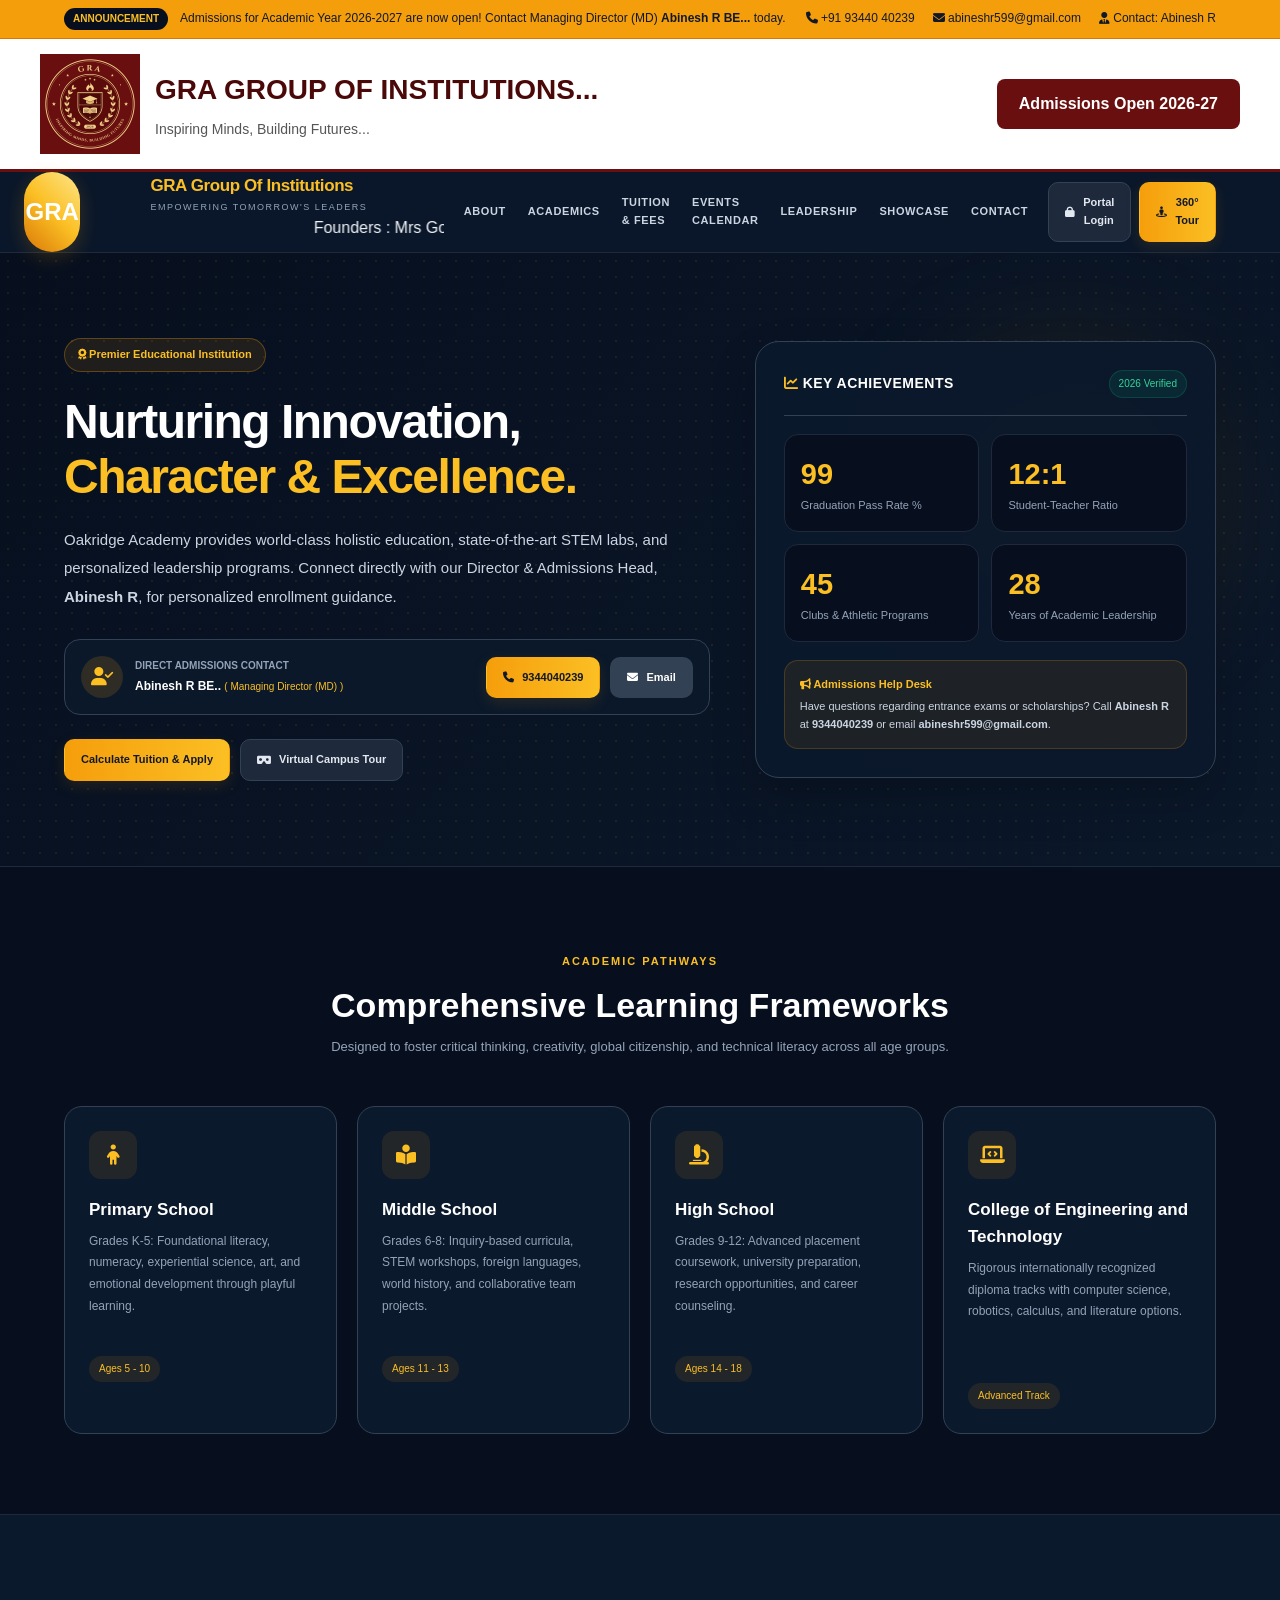
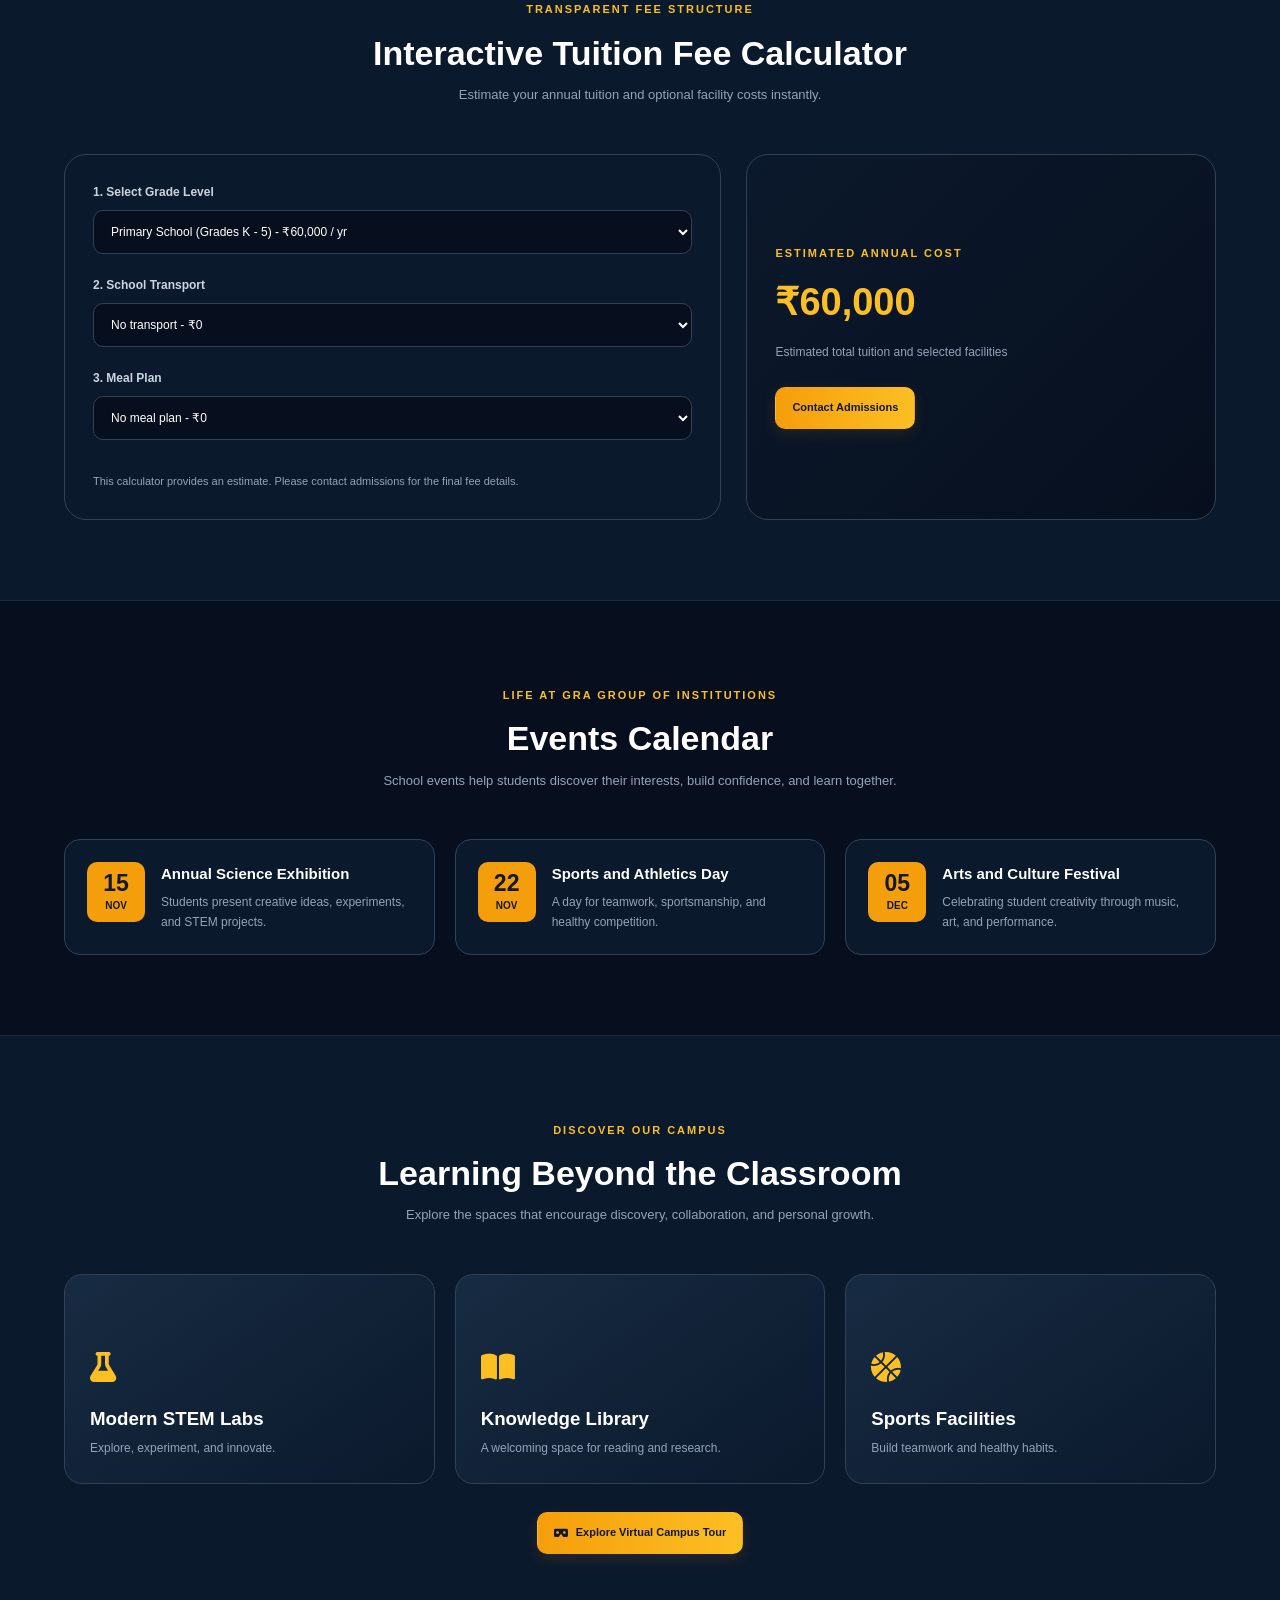
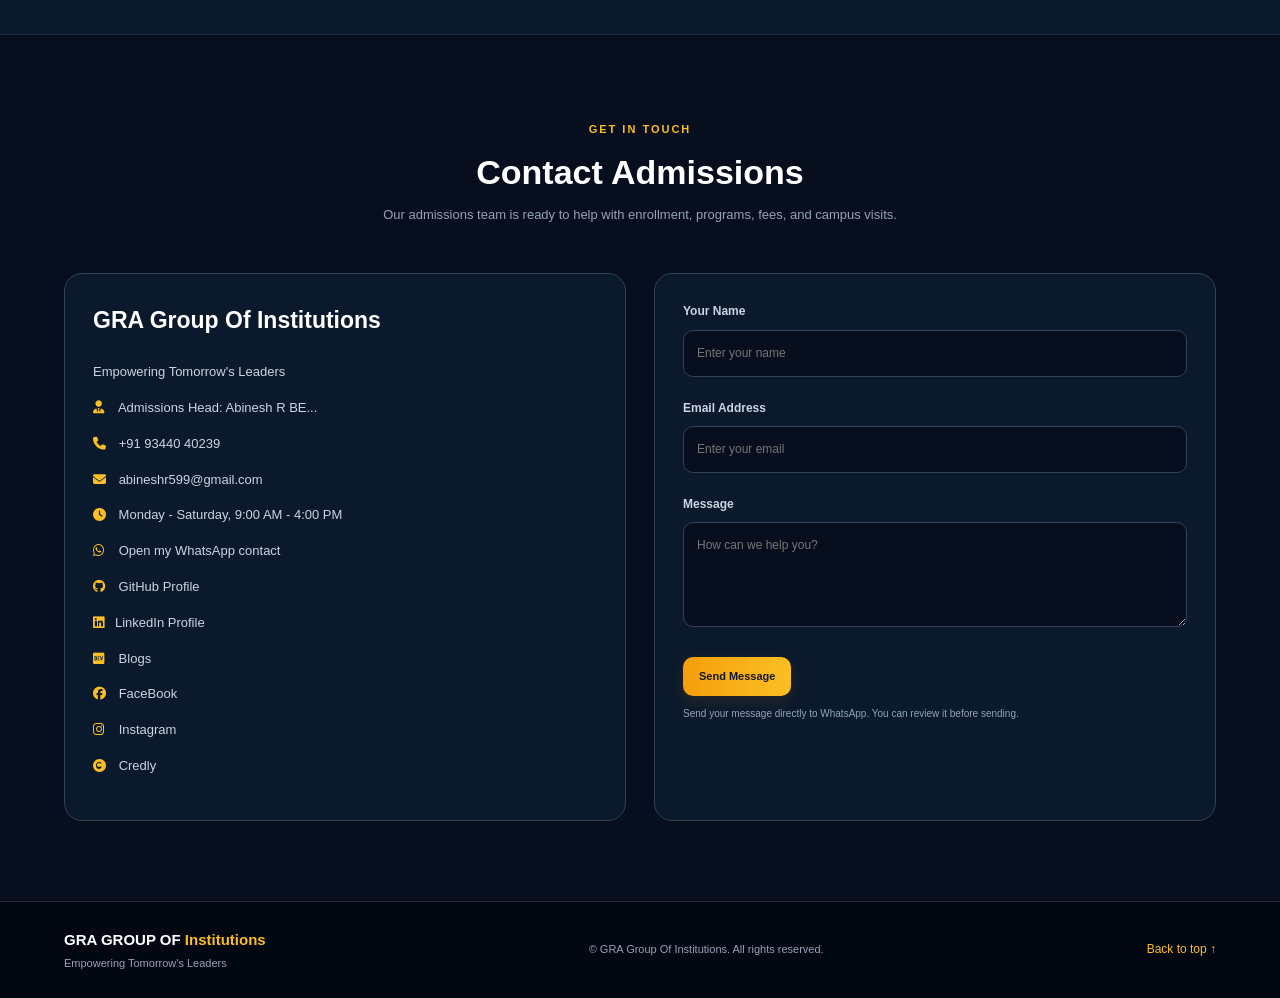
==== index.html @ 5f5de1a7 "Add files via upload" ====
<!DOCTYPE html>
<html lang="en">
<head>
    <meta charset="UTF-8">
    <meta name="viewport" content="width=device-width, initial-scale=1.0">
    <title>GRA Group of  Institutions | Excellence in Education</title>
    <link rel="stylesheet" href="./Style.css">
    <link rel="preconnect" href="https://fonts.googleapis.com">
    <link href="https://fonts.googleapis.com/css2?family=Inter:wght@400;500;600;700;800&display=swap" rel="stylesheet">
    <link rel="stylesheet" href="https://cdnjs.cloudflare.com/ajax/libs/font-awesome/6.4.0/css/all.min.css">

    <link rel="icon" type="image/png" href="images/favicon.png">
</head>
<body>

    <!-- Announcement bar -->
    <div class="announcement">
        <div class="announcement-text">
            <span class="announcement-label">Announcement</span>
            <p>Admissions for Academic Year 2026-2027 are now open! Contact  Managing Director (MD)  <strong>Abinesh R BE...</strong> today.</p>
        </div>
        <div class="announcement-contact">
            <a href="tel:9344040239"><i class="fa-solid fa-phone"></i> +91 93440 40239</a>
            <a href="mailto:abineshr599@gmail.com"><i class="fa-solid fa-envelope"></i> abineshr599@gmail.com</a>
            <span><i class="fa-solid fa-user-tie"></i> Contact: Abinesh R</span>
        </div>
    </div>
    <!-- LOGOS bar -->

    <div class="logo-section">

    <div class="brand">
      <img src="./GRA Crest Logo.png" alt="GRA School Logo">
      <div>
        <h1>GRA GROUP OF INSTITUTIONS...</h1>
        <p>Inspiring Minds, Building Futures...</p>
      </div>
    </div>

    <a class="admission-btn" href="./Admission Form.html">Admissions Open 2026-27</a>

  </div>

    <!-- Header and navigation -->
    <header class="glass-header">
        <div class="container header-content">
            <a href="#" class="brand">
               <div class="brand-logo">GRA</div>
                <div>  
               </div>
                <div>
                    <span class="brand-name"><span>GRA Group Of  </span><span>Institutions</span></span>
                    <span class="brand-tagline">Empowering Tomorrow's Leaders</span>

                     <Marquee> Founders : Mrs Govindasamy Rajendiran Abinesh(GRA)....</Marquee>
                </div>
            </a>

            <nav class="main-nav">
                <a href="#about">About</a>
                <a href="#academics">Academics</a>
                <a href="#calculator">Tuition &amp; Fees</a>
                <a href="#events">Events Calendar</a>
                <a href="./Leadership.html">Leadership</a>
                <a href="#showcase">Showcase</a>
                <a href="#contact">Contact</a>
            </nav>

            <div class="header-buttons">
                <button class="button button-dark" onclick="openPortalModal()">
                    <i class="fa-solid fa-lock"></i> Portal Login
                </button>
                <button class="button button-gold tour-button" onclick="openTourModal()">
                    <i class="fa-solid fa-street-view"></i> 360° Tour
                </button>
            </div>
        </div>
    </header>

    <main>
        <!-- Hero section -->
        <section class="hero hero-gradient" id="about">
            <div class="hero-dots"></div>
            <div class="hero-glow"></div>
            <div class="container hero-layout">
                <div class="hero-text">
                    <div class="eyebrow"><i class="fa-solid fa-award"></i> Premier Educational Institution</div>
                    <h1>Nurturing Innovation, <span>Character &amp; Excellence.</span></h1>
                    <p class="hero-description">Oakridge Academy provides world-class holistic education, state-of-the-art STEM labs, and personalized leadership programs. Connect directly with our Director &amp; Admissions Head, <strong>Abinesh R</strong>, for personalized enrollment guidance.</p>

                    <div class="contact-card">
                        <div class="contact-person">
                            <div class="person-icon"><i class="fa-solid fa-user-check"></i></div>
                            <div>
                                <h4>Direct Admissions Contact</h4>
                                <p><strong>Abinesh R BE..</strong> <span>( Managing Director (MD) )</span></p>
                            </div>
                        </div>
                        <div class="contact-actions">
                            <a class="button button-gold" href="tel:9344040239"><i class="fa-solid fa-phone"></i> 9344040239</a>
                            <a class="button button-gray" href="mailto:abineshr599@gmail.com"><i class="fa-solid fa-envelope"></i> Email</a>
                        </div>
                    </div>

                    <div class="hero-actions">
                        <a href="#calculator" class="button button-gold">Calculate Tuition &amp; Apply</a>
                        <button class="button button-dark tour-button" onclick="openTourModal()"><i class="fa-solid fa-vr-cardboard"></i> Virtual Campus Tour</button>
                    </div>
                </div>

                <div class="achievement-card">
                    <div class="card-heading">
                        <h3><i class="fa-solid fa-chart-line"></i> Key Achievements</h3>
                        <span class="verified">2026 Verified</span>
                    </div>
                    <div class="stats-grid">
                        <div class="stat-box"><span class="stat-number">99</span><span>Graduation Pass Rate %</span></div>
                        <div class="stat-box"><span class="stat-number">12:1</span><span>Student-Teacher Ratio</span></div>
                        <div class="stat-box"><span class="stat-number">45</span><span>Clubs &amp; Athletic Programs</span></div>
                        <div class="stat-box"><span class="stat-number">28</span><span>Years of Academic Leadership</span></div>
                    </div>
                    <div class="notice-box">
                        <p class="notice-title"><i class="fa-solid fa-bullhorn"></i> Admissions Help Desk</p>
                        <p>Have questions regarding entrance exams or scholarships? Call <strong>Abinesh R</strong> at <strong>9344040239</strong> or email <strong>abineshr599@gmail.com</strong>.</p>
                    </div>
                </div>
            </div>
        </section>

        <!-- Academics section -->
        <section class="section" id="academics">
            <div class="container">
                <div class="section-heading">
                    <span class="section-label">Academic Pathways</span>
                    <h2>Comprehensive Learning Frameworks</h2>
                    <p>Designed to foster critical thinking, creativity, global citizenship, and technical literacy across all age groups.</p>
                </div>
                <div class="program-grid">
                    <article class="program-card">
                        <div class="program-icon"><i class="fa-solid fa-child"></i></div>
                        <h3>Primary School</h3>
                        <p>Grades K-5: Foundational literacy, numeracy, experiential science, art, and emotional development through playful learning.</p>
                        <span class="program-tag">Ages 5 - 10</span>
                    </article>
                    <article class="program-card">
                        <div class="program-icon"><i class="fa-solid fa-book-open-reader"></i></div>
                        <h3>Middle School</h3>
                        <p>Grades 6-8: Inquiry-based curricula, STEM workshops, foreign languages, world history, and collaborative team projects.</p>
                        <span class="program-tag">Ages 11 - 13</span>
                    </article>
                    <article class="program-card">
                        <div class="program-icon"><i class="fa-solid fa-microscope"></i></div>
                        <h3>High School</h3>
                        <p>Grades 9-12: Advanced placement coursework, university preparation, research opportunities, and career counseling.</p>
                        <span class="program-tag">Ages 14 - 18</span>
                    </article>
                    <article class="program-card">
                        <div class="program-icon"><i class="fa-solid fa-laptop-code"></i></div>
                        <h3>College of Engineering and Technology</h3>
                        <p>Rigorous internationally recognized diploma tracks with computer science, robotics, calculus, and literature options.</p>
                        <span class="program-tag">Advanced Track</span>
                    </article>
                </div>
            </div>
        </section>

        <!-- Tuition calculator -->
        <section class="section section-dark" id="calculator">
            <div class="container">
                <div class="section-heading">
                    <span class="section-label">Transparent Fee Structure</span>
                    <h2>Interactive Tuition Fee Calculator</h2>
                    <p>Estimate your annual tuition and optional facility costs instantly.</p>
                </div>
                <div class="calculator-layout">
                    <div class="calculator-form">
                        <label for="calcGrade">1. Select Grade Level</label>
                        <select id="calcGrade" onchange="calculateTuition()">
                            <option value="60000">Primary School (Grades K - 5) - ₹60,000 / yr</option>
                            <option value="80000">Middle School (Grades 6 - 8) - ₹80,000 / yr</option>
                            <option value="100000">High School (Grades 9 - 10) - ₹1,00,000 / yr</option>
                            <option value="120000">Senior High / IB Track (Grades 11 - 12) - ₹1,20,000 / yr</option>
                             <option value="120000">College of Engineering - ₹2,20,000 / yr</option>
                        </select>

                        <label for="transport">2. School Transport</label>
                        <select id="transport" onchange="calculateTuition()">
                            <option value="0">No transport - ₹0</option>
                            <option value="12000">School bus - ₹12,000 / yr</option>
                        </select>

                        <label for="meals">3. Meal Plan</label>
                        <select id="meals" onchange="calculateTuition()">
                            <option value="0">No meal plan - ₹0</option>
                            <option value="10000">Meal plan - ₹10,000 / yr</option>
                        </select>
                        <p class="small-note">This calculator provides an estimate. Please contact admissions for the final fee details.</p>
                    </div>
                    <div class="fee-summary">
                        <span class="section-label">Estimated Annual Cost</span>
                        <h3 id="totalFee">₹60,000</h3>
                        <p>Estimated total tuition and selected facilities</p>
                        <a href="#contact" class="button button-gold">Contact Admissions</a>
                    </div>
                </div>
            </div>
        </section>

        <!-- Events -->
        <section class="section" id="events">
            <div class="container">
                <div class="section-heading">
                    <span class="section-label">Life at GRA Group Of Institutions</span>
                    <h2>Events Calendar</h2>
                    <p>School events help students discover their interests, build confidence, and learn together.</p>
                </div>
                <div class="event-grid">
                    <article class="event-card">
                        <div class="event-date"><strong>15</strong><span>NOV</span></div>
                        <div><h3>Annual Science Exhibition</h3><p>Students present creative ideas, experiments, and STEM projects.</p></div>
                    </article>
                    <article class="event-card">
                        <div class="event-date"><strong>22</strong><span>NOV</span></div>
                        <div><h3>Sports and Athletics Day</h3><p>A day for teamwork, sportsmanship, and healthy competition.</p></div>
                    </article>
                    <article class="event-card">
                        <div class="event-date"><strong>05</strong><span>DEC</span></div>
                        <div><h3>Arts and Culture Festival</h3><p>Celebrating student creativity through music, art, and performance.</p></div>
                    </article>
                </div>
            </div>
        </section>

        <!-- Showcase -->
        <section class="section section-dark" id="showcase">
            <div class="container">
                <div class="section-heading">
                    <span class="section-label">Discover Our Campus</span>
                    <h2>Learning Beyond the Classroom</h2>
                    <p>Explore the spaces that encourage discovery, collaboration, and personal growth.</p>
                </div>
                <div class="showcase-grid">
                    <div class="showcase-card science"><i class="fa-solid fa-flask"></i><h3>Modern STEM Labs</h3><p>Explore, experiment, and innovate.</p></div>
                    <div class="showcase-card library"><i class="fa-solid fa-book-open"></i><h3>Knowledge Library</h3><p>A welcoming space for reading and research.</p></div>
                    <div class="showcase-card sports"><i class="fa-solid fa-basketball"></i><h3>Sports Facilities</h3><p>Build teamwork and healthy habits.</p></div>
                </div>
                <div class="showcase-tour"><button class="button button-gold" onclick="openTourModal()"><i class="fa-solid fa-vr-cardboard"></i> Explore Virtual Campus Tour</button></div>
            </div>
        </section>

        <!-- Contact -->
        <section class="section" id="contact">
            <div class="container">
                <div class="section-heading">
                    <span class="section-label">Get in Touch</span>
                    <h2>Contact Admissions</h2>
                    <p>Our admissions team is ready to help with enrollment, programs, fees, and campus visits.</p>
                </div>
                <div class="contact-grid">
                    <div class="contact-info">
                        <h3> GRA Group Of Institutions</h3>
                        <p>Empowering Tomorrow's Leaders</p>
                        <p><i class="fa-solid fa-user-tie"></i> Admissions Head: Abinesh R BE...</p>
                        <p><i class="fa-solid fa-phone"></i> <a href="tel:9344040239">+91 93440 40239</a></p>
                        <p><i class="fa-solid fa-envelope"></i> <a href="mailto:abineshr599@gmail.com">abineshr599@gmail.com</a></p>
                        <p><i class="fa-solid fa-clock"></i> Monday - Saturday, 9:00 AM - 4:00 PM</p>
                        <p><i class="fa-brands fa-whatsapp"></i> <a href="https://wa.me/qr/YMS6R22VKJJMG1" target="_blank" rel="noopener noreferrer">Open my WhatsApp contact</a></p>
                    <p><i class="fa-brands fa-github"></i><a
                    href="https://github.com/abineshrajendiran"target="_blank">
                    GitHub Profile</a></p>

                    <p><i class="fa-brands fa-linkedin"></i><a
                    href="https://www.linkedin.com/in/abinesh-rajendiran-5319ba309" target="_blank">LinkedIn Profile</a></p>

                    <p><i class="fa-brands fa-dev"></i><a
                    href="https://dev.to/@abineshrajendiran"
                    target="_blank"> Blogs </a></p>

                    <p> <i class="fa-brands fa-facebook"></i> <a href="https://www.facebook.com/share/1LWA3Yn2og/" target="_blank"> FaceBook</a></p>

                    <p> <i class="fa-brands fa-instagram"></i> <a href="https://www.instagram.com/its_me_lovely_abinesh_.r/"target="_blank"> Instagram</a></p>

                    <p><i class="fa-solid fa-copyright"></i> <a href="https://www.credly.com/users/abinesh-r.1b9000a8" target="_blank"> Credly</a></p>
                   
                
                </div>
                    <form class="contact-form" onsubmit="sendContactMessage(event)">
                        <label for="visitorName">Your Name</label>
                        <input type="text" id="visitorName" placeholder="Enter your name" required>
                        <label for="visitorEmail">Email Address</label>
                        <input type="email" id="visitorEmail" placeholder="Enter your email" required>
                        <label for="visitorMessage">Message</label>
                        <textarea id="visitorMessage" rows="4" placeholder="How can we help you?" required></textarea>
                        <button class="button button-gold" type="submit">Send Message</button>
                        <p class="form-note" id="formNote">Send your message directly to WhatsApp. You can review it before sending.</p>
                    </form>
                </div>
            </div>
        </section>
    </main>

    <footer class="footer">
        <div class="container footer-content">
            <div><strong>GRA GROUP OF <span>Institutions</span></strong><p>Empowering Tomorrow's Leaders</p></div>
            <p>&copy; GRA Group Of Institutions. All rights reserved.</p>
            <a href="#">Back to top ↑</a>
        </div>
    </footer>

    <!-- Simple popup window -->
    <div class="modal" id="siteModal">
        <div class="modal-content">
            <button class="modal-close" onclick="closeModal()" aria-label="Close">&times;</button>
            <h2 id="modalTitle">Welcome</h2>
            <p id="modalText"></p>
            <button class="button button-gold" onclick="closeModal()">Close</button>
        </div>
    </div>
      <script src="./index.js"></script>
</body>
</html>
---- Style.css ----
/* Basic CSS for Oakridge Academy */
/* This stylesheet uses normal CSS only. No Tailwind CSS is required. */

* {
    box-sizing: border-box;
}

html {
    scroll-behavior: smooth;
}

body {
    margin: 0;
    background: #070f1e;
    color: #f1f5f9;
    font-family: "Inter", Arial, sans-serif;
    line-height: 1.6;
}

a {
    color: inherit;
    text-decoration: none;
}

button,
input,
select,
textarea {
    font: inherit;
}

button,
a {
    -webkit-tap-highlight-color: transparent;
}

button {
    cursor: pointer;
}

.container {
    width: 90%;
    max-width: 1200px;
    margin: 0 auto;
}

.glass-header {
    position: sticky;
    top: 0;
    z-index: 10;
    background: rgba(11, 25, 44, 0.95);
    backdrop-filter: blur(12px);
    border-bottom: 1px solid #1e293b;
}

.hero-gradient {
    background: linear-gradient(135deg, rgba(7, 15, 30, 0.95) 0%, rgba(11, 25, 44, 0.85) 100%);
}

.gold-glow:hover {
    box-shadow: 0 0 25px rgba(245, 158, 11, 0.35);
}

/* Announcement bar */
.announcement {
    display: flex;
    align-items: center;
    justify-content: space-between;
    gap: 12px;
    padding: 8px 5%;
    color: #111827;
    background: #f59e0b;
    border-bottom: 1px solid #d97706;
    font-size: 12px;
}

.announcement-text,
.announcement-contact {
    display: flex;
    align-items: center;
    gap: 12px;
}

.announcement-text p {
    margin: 0;
}

.announcement-label {
    padding: 3px 9px;
    color: #fbbf24;
    background: #070f1e;
    border-radius: 20px;
    font-size: 10px;
    font-weight: 800;
    text-transform: uppercase;
    white-space: nowrap;
}

.announcement-contact {
    gap: 18px;
    white-space: nowrap;
}

.announcement-contact a:hover {
    text-decoration: underline;
}

/* Header */
.header-content {
    min-height: 80px;
    display: flex;
    align-items: center;
    justify-content: space-between;
    gap: 20px;
}

.brand {
    display: flex;
    align-items: center;
    gap: 12px;
}

.brand-logo {
    width: 80px;
    height: 80px;
    position: relative;
    right: 40px;
    display: flex;
    align-items: center;
    justify-content: center;
    color: #030712;
    background: linear-gradient(45deg, #d97706, #fbbf24, #fde68a);
    border-radius: 100px;
    box-shadow: 0 5px 20px rgba(245, 158, 11, 0.2);
    font-size: 24px;
    font-weight: 900;
    color: white;
  
}

.brand-name {
    display: block;
    color: #fff;
    font-size: 17px;
    font-weight: 800;
    line-height: 1.2;
    letter-spacing: -0.4px;
}

.brand-name span,
.footer strong span {
    color: #fbbf24;
}

.brand-tagline {
    display: block;
    margin-top: 4px;
    color: #94a3b8;
    font-size: 9px;
    letter-spacing: 1.5px;
    text-transform: uppercase;
}

.main-nav {
    display: flex;
    align-items: center;
    gap: 22px;
}

.main-nav a {
    color: #cbd5e1;
    font-size: 11px;
    font-weight: 700;
    text-transform: uppercase;
    letter-spacing: 0.6px;
}

.main-nav a:hover {
    color: #fbbf24;
}

.header-buttons {
    display: flex;
    align-items: center;
    gap: 8px;
}

/* Buttons */
.button {
    display: inline-flex;
    align-items: center;
    justify-content: center;
    gap: 8px;
    padding: 11px 16px;
    border: 1px solid transparent;
    border-radius: 10px;
    font-size: 11px;
    font-weight: 800;
    transition: background 0.2s, color 0.2s, transform 0.2s, box-shadow 0.2s;
}

.button:hover {
    transform: translateY(-2px);
}

.button-gold {
    color: #111827;
    background: linear-gradient(90deg, #f59e0b, #fbbf24);
    box-shadow: 0 5px 15px rgba(245, 158, 11, 0.12);
}

.button-gold:hover {
    background: #d97706;
    box-shadow: 0 0 25px rgba(245, 158, 11, 0.25);
}

.button-dark {
    color: #e2e8f0;
    background: #1e293b;
    border-color: #334155;
}

.button-dark:hover {
    background: #334155;
}

.button-gray {
    color: #fff;
    background: #334155;
}

.button-gray:hover {
    background: #475569;
}

/* Hero */
.hero {
    position: relative;
    overflow: hidden;
    padding: 85px 0;
    border-bottom: 1px solid #1e293b;
}

.hero-dots {
    position: absolute;
    top: 0;
    right: 0;
    bottom: 0;
    left: 0;
    opacity: 0.1;
    pointer-events: none;
    background-image: radial-gradient(#f59e0b 1px, transparent 1px);
    background-size: 16px 16px;
}

.hero-glow {
    position: absolute;
    top: 15%;
    right: 5%;
    width: 300px;
    height: 300px;
    background: rgba(245, 158, 11, 0.1);
    border-radius: 50%;
    filter: blur(60px);
    pointer-events: none;
}

.hero-layout {
    position: relative;
    display: grid;
    grid-template-columns: 7fr 5fr;
    align-items: center;
    gap: 45px;
}

.hero-text {
    position: relative;
}

.eyebrow {
    display: inline-block;
    padding: 7px 13px;
    color: #fbbf24;
    background: rgba(245, 158, 11, 0.1);
    border: 1px solid rgba(245, 158, 11, 0.3);
    border-radius: 25px;
    font-size: 11px;
    font-weight: 700;
}

.hero h1 {
    margin: 22px 0;
    color: #fff;
    font-size: 48px;
    line-height: 1.15;
    letter-spacing: -1.5px;
}

.hero h1 span {
    color: #fbbf24;
}

.hero-description {
    max-width: 650px;
    color: #cbd5e1;
    font-size: 15px;
    line-height: 1.9;
}

.contact-card {
    display: flex;
    align-items: center;
    justify-content: space-between;
    gap: 15px;
    margin-top: 28px;
    padding: 16px;
    background: rgba(11, 25, 44, 0.85);
    border: 1px solid #334155;
    border-radius: 16px;
}

.contact-person {
    display: flex;
    align-items: center;
    gap: 12px;
}

.person-icon {
    width: 42px;
    height: 42px;
    display: flex;
    align-items: center;
    justify-content: center;
    color: #fbbf24;
    background: rgba(245, 158, 11, 0.15);
    border-radius: 50%;
    font-size: 18px;
}

.contact-person h4 {
    margin: 0;
    color: #94a3b8;
    font-size: 10px;
    text-transform: uppercase;
}

.contact-person p {
    margin: 3px 0 0;
    color: #fff;
    font-size: 12px;
}

.contact-person p span {
    color: #fbbf24;
    font-size: 10px;
}

.contact-actions,
.hero-actions {
    display: flex;
    flex-wrap: wrap;
    gap: 10px;
}

.hero-actions {
    margin-top: 24px;
}

/* Achievements */
.achievement-card {
    position: relative;
    padding: 28px;
    background: rgba(11, 25, 44, 0.95);
    border: 1px solid #334155;
    border-radius: 24px;
    box-shadow: 0 20px 45px rgba(0, 0, 0, 0.2);
}

.card-heading {
    display: flex;
    align-items: center;
    justify-content: space-between;
    gap: 12px;
    padding-bottom: 17px;
    border-bottom: 1px solid #334155;
}

.card-heading h3 {
    margin: 0;
    color: #fff;
    font-size: 14px;
    text-transform: uppercase;
    letter-spacing: 0.5px;
}

.card-heading h3 i {
    color: #fbbf24;
}

.verified {
    padding: 5px 9px;
    color: #34d399;
    background: rgba(16, 185, 129, 0.1);
    border: 1px solid rgba(16, 185, 129, 0.2);
    border-radius: 20px;
    font-size: 10px;
    white-space: nowrap;
}

.stats-grid {
    display: grid;
    grid-template-columns: 1fr 1fr;
    gap: 12px;
    margin-top: 18px;
}

.stat-box {
    padding: 16px;
    background: #070f1e;
    border: 1px solid #1e293b;
    border-radius: 14px;
}

.stat-number {
    display: block;
    color: #fbbf24;
    font-size: 29px;
    font-weight: 800;
}

.stat-box span:last-child {
    display: block;
    color: #94a3b8;
    font-size: 11px;
}

.notice-box {
    margin-top: 18px;
    padding: 15px;
    color: #cbd5e1;
    background: rgba(245, 158, 11, 0.08);
    border: 1px solid rgba(245, 158, 11, 0.2);
    border-radius: 14px;
    font-size: 11px;
}

.notice-box p {
    margin: 0;
}

.notice-title {
    margin-bottom: 5px !important;
    color: #fbbf24;
    font-weight: 800;
}

/* Common sections */
.section {
    padding: 80px 0;
    border-bottom: 1px solid #1e293b;
}

.section-dark {
    background: #0b192c;
}

.section-heading {
    max-width: 760px;
    margin: 0 auto 48px;
    text-align: center;
}

.section-label {
    color: #fbbf24;
    font-size: 11px;
    font-weight: 800;
    letter-spacing: 2px;
    text-transform: uppercase;
}

.section-heading h2 {
    margin: 10px 0;
    color: #fff;
    font-size: 34px;
    line-height: 1.3;
}

.section-heading p {
    margin: 0;
    color: #94a3b8;
    font-size: 13px;
}

/* Academic cards */
.program-grid {
    display: grid;
    grid-template-columns: repeat(4, 1fr);
    gap: 20px;
}

.program-card {
    padding: 24px;
    background: #0b192c;
    border: 1px solid #334155;
    border-radius: 18px;
    transition: border-color 0.2s, transform 0.2s;
}

.program-card:hover {
    border-color: #f59e0b;
    transform: translateY(-5px);
}

.program-icon {
    width: 48px;
    height: 48px;
    display: flex;
    align-items: center;
    justify-content: center;
    color: #fbbf24;
    background: rgba(245, 158, 11, 0.1);
    border-radius: 12px;
    font-size: 20px;
}

.program-card:hover .program-icon {
    color: #111827;
    background: #f59e0b;
}

.program-card h3 {
    margin: 17px 0 8px;
    color: #fff;
    font-size: 17px;
}

.program-card p {
    min-height: 105px;
    margin: 0 0 18px;
    color: #94a3b8;
    font-size: 12px;
    line-height: 1.8;
}

.program-tag {
    display: inline-block;
    padding: 5px 10px;
    color: #fbbf24;
    background: rgba(245, 158, 11, 0.1);
    border-radius: 20px;
    font-size: 10px;
}

/* Tuition calculator */
.calculator-layout {
    display: grid;
    grid-template-columns: 7fr 5fr;
    gap: 25px;
    align-items: stretch;
}

.calculator-form,
.fee-summary {
    padding: 28px;
    background: #0b192c;
    border: 1px solid #334155;
    border-radius: 22px;
}

.calculator-form label,
.contact-form label {
    display: block;
    margin: 0 0 8px;
    color: #cbd5e1;
    font-size: 12px;
    font-weight: 700;
}

.calculator-form select,
.contact-form input,
.contact-form textarea {
    width: 100%;
    margin-bottom: 22px;
    padding: 13px;
    color: #fff;
    background: #070f1e;
    border: 1px solid #334155;
    border-radius: 10px;
    outline: none;
    font-size: 12px;
}

.calculator-form select:focus,
.contact-form input:focus,
.contact-form textarea:focus {
    border-color: #f59e0b;
}

.small-note {
    margin-bottom: 0;
    color: #94a3b8;
    font-size: 11px;
}

.fee-summary {
    display: flex;
    flex-direction: column;
    align-items: flex-start;
    justify-content: center;
    background: linear-gradient(135deg, #0b192c, #070f1e);
}

.fee-summary h3 {
    margin: 10px 0;
    color: #fbbf24;
    font-size: 38px;
}

.fee-summary p {
    margin: 0 0 25px;
    color: #94a3b8;
    font-size: 12px;
}

/* Events */
.event-grid {
    display: grid;
    grid-template-columns: repeat(3, 1fr);
    gap: 20px;
}

.event-card {
    display: flex;
    align-items: flex-start;
    gap: 16px;
    padding: 22px;
    background: #0b192c;
    border: 1px solid #334155;
    border-radius: 16px;
}

.event-date {
    min-width: 58px;
    padding: 8px;
    color: #111827;
    background: #f59e0b;
    border-radius: 10px;
    text-align: center;
}

.event-date strong,
.event-date span {
    display: block;
}

.event-date strong {
    font-size: 23px;
    line-height: 1.2;
}

.event-date span {
    font-size: 10px;
    font-weight: 800;
}

.event-card h3 {
    margin: 0 0 7px;
    color: #fff;
    font-size: 15px;
}

.event-card p {
    margin: 0;
    color: #94a3b8;
    font-size: 12px;
}

/* Showcase */
.showcase-grid {
    display: grid;
    grid-template-columns: repeat(3, 1fr);
    gap: 20px;
}

.showcase-card {
    min-height: 210px;
    display: flex;
    flex-direction: column;
    align-items: flex-start;
    justify-content: flex-end;
    padding: 25px;
    border: 1px solid #334155;
    border-radius: 18px;
    background: linear-gradient(145deg, #172b42, #0b192c);
    transition: transform 0.2s, border-color 0.2s;
}

.showcase-card:hover {
    transform: translateY(-5px);
    border-color: #f59e0b;
}

.showcase-card i {
    margin-bottom: 22px;
    color: #fbbf24;
    font-size: 30px;
}

.showcase-card h3 {
    margin: 0 0 5px;
    color: #fff;
}

.showcase-card p {
    margin: 0;
    color: #94a3b8;
    font-size: 12px;
}

.showcase-tour {
    margin-top: 28px;
    text-align: center;
}

/* Contact */
.contact-grid {
    display: grid;
    grid-template-columns: 1fr 1fr;
    gap: 28px;
}

.contact-info,
.contact-form {
    padding: 28px;
    background: #0b192c;
    border: 1px solid #334155;
    border-radius: 18px;
}

.contact-info h3 {
    margin-top: 0;
    color: #fff;
    font-size: 23px;
}

.contact-info p {
    margin: 15px 0;
    color: #cbd5e1;
    font-size: 13px;
}

.contact-info p i {
    width: 22px;
    color: #fbbf24;
}

.contact-info a:hover {
    color: #fbbf24;
}

.contact-form textarea {
    resize: vertical;
}

.contact-form .button {
    border: 0;
}

.form-note {
    color: #94a3b8;
    font-size: 10px;
}

/* Footer */
.footer {
    padding: 25px 0;
    background: #030712;
}

.footer-content {
    display: flex;
    align-items: center;
    justify-content: space-between;
    gap: 20px;
}

.footer strong {
    color: #fff;
    font-size: 15px;
}

.footer p {
    margin: 3px 0 0;
    color: #94a3b8;
    font-size: 11px;
}

.footer-content > p {
    margin: 0;
}

.footer-content > a {
    color: #fbbf24;
    font-size: 12px;
}

/* Popup */
.modal {
    display: none;
    position: fixed;
    top: 0;
    right: 0;
    bottom: 0;
    left: 0;
    z-index: 100;
    align-items: center;
    justify-content: center;
    padding: 20px;
    background: rgba(0, 0, 0, 0.75);
}

.modal-content {
    position: relative;
    width: 100%;
    max-width: 420px;
    padding: 30px;
    background: #0b192c;
    border: 1px solid #475569;
    border-radius: 18px;
    text-align: center;
    box-shadow: 0 20px 60px rgba(0, 0, 0, 0.4);
}

.modal-content h2 {
    color: #fbbf24;
}

.modal-content p {
    color: #cbd5e1;
    font-size: 13px;
}

.modal-close {
    position: absolute;
    top: 8px;
    right: 12px;
    color: #cbd5e1;
    background: transparent;
    border: 0;
    font-size: 28px;
}

/* Scrollbar */
::-webkit-scrollbar {
    width: 8px;
}

::-webkit-scrollbar-track {
    background: #070f1e;
}

::-webkit-scrollbar-thumb {
    background: #1e293b;
    border-radius: 4px;
}

::-webkit-scrollbar-thumb:hover {
    background: #f59e0b;
}

/* Tablet screen */
@media (max-width: 1000px) {
    .announcement {
        align-items: flex-start;
        flex-direction: column;
    }

    .announcement-contact {
        flex-wrap: wrap;
    }

    .header-content {
        flex-wrap: wrap;
        padding-top: 15px;
        padding-bottom: 15px;
    }

    .main-nav {
        order: 3;
        width: 100%;
        justify-content: center;
        flex-wrap: wrap;
        gap: 14px;
    }

    .hero-layout {
        grid-template-columns: 1fr;
    }

    .hero h1 {
        font-size: 42px;
    }

    .program-grid {
        grid-template-columns: repeat(2, 1fr);
    }

    .calculator-layout {
        grid-template-columns: 1fr;
    }
}

/* Mobile screen */
@media (max-width: 650px) {
    .container {
        width: 92%;
    }

    .announcement {
        padding: 10px 4%;
    }

    .announcement-text {
        align-items: flex-start;
    }

    .announcement-text p {
        font-size: 11px;
    }

    .announcement-contact {
        gap: 10px;
        font-size: 10px;
    }

    .header-content {
        align-items: flex-start;
    }

    .brand-name {
        font-size: 15px;
    }

    .header-buttons {
        width: 100%;
    }

    .header-buttons .button {
        flex: 1;
    }

    .main-nav {
        justify-content: flex-start;
        gap: 12px;
    }

    .main-nav a {
        font-size: 10px;
    }

    .hero {
        padding: 55px 0;
    }

    .hero h1 {
        font-size: 34px;
    }

    .hero-description {
        font-size: 13px;
    }

    .contact-card {
        align-items: flex-start;
        flex-direction: column;
    }

    .contact-actions {
        width: 100%;
    }

    .contact-actions .button {
        flex: 1;
    }

    .hero-actions .button {
        width: 100%;
    }

    .achievement-card {
        padding: 18px;
    }

    .section {
        padding: 55px 0;
    }

    .section-heading h2 {
        font-size: 27px;
    }

    .program-grid,
    .event-grid,
    .showcase-grid,
    .contact-grid {
        grid-template-columns: 1fr;
    }

    .program-card p {
        min-height: 0;
    }

    .calculator-form,
    .fee-summary,
    .contact-info,
    .contact-form {
        padding: 20px;
    }

    .footer-content {
        align-items: flex-start;
        flex-direction: column;
    }
}


/* LOGOS SECTION */
body {
      margin: 0;
      font-family: Arial, sans-serif;
    }

    .logo-section {
      background: #ffffff;
      padding: 15px 40px;
      display: flex;
      align-items: center;
      justify-content: space-between;
      flex-wrap: wrap;
      gap: 15px;
      border-bottom: 3px solid #6A0F0F;
    }

    .brand {
      display: flex;
      align-items: center;
      gap: 15px;
    }

    .brand img {
      width: 100px;
      height: 100px;
    }

    .brand h1 {
      margin: 0;
      font-size: 28px;
      color: #4A0808;
    }

    .brand p {
      margin: 5px 0 0;
      font-size: 14px;
      color: #555555;
    }

    .admission-btn {
      background: #6A0F0F;
      color: #ffffff;
      padding: 12px 22px;
      text-decoration: none;
      font-weight: bold;
      border-radius: 8px;
    }

    .admission-btn:hover {
      background: #4A0808;
    }
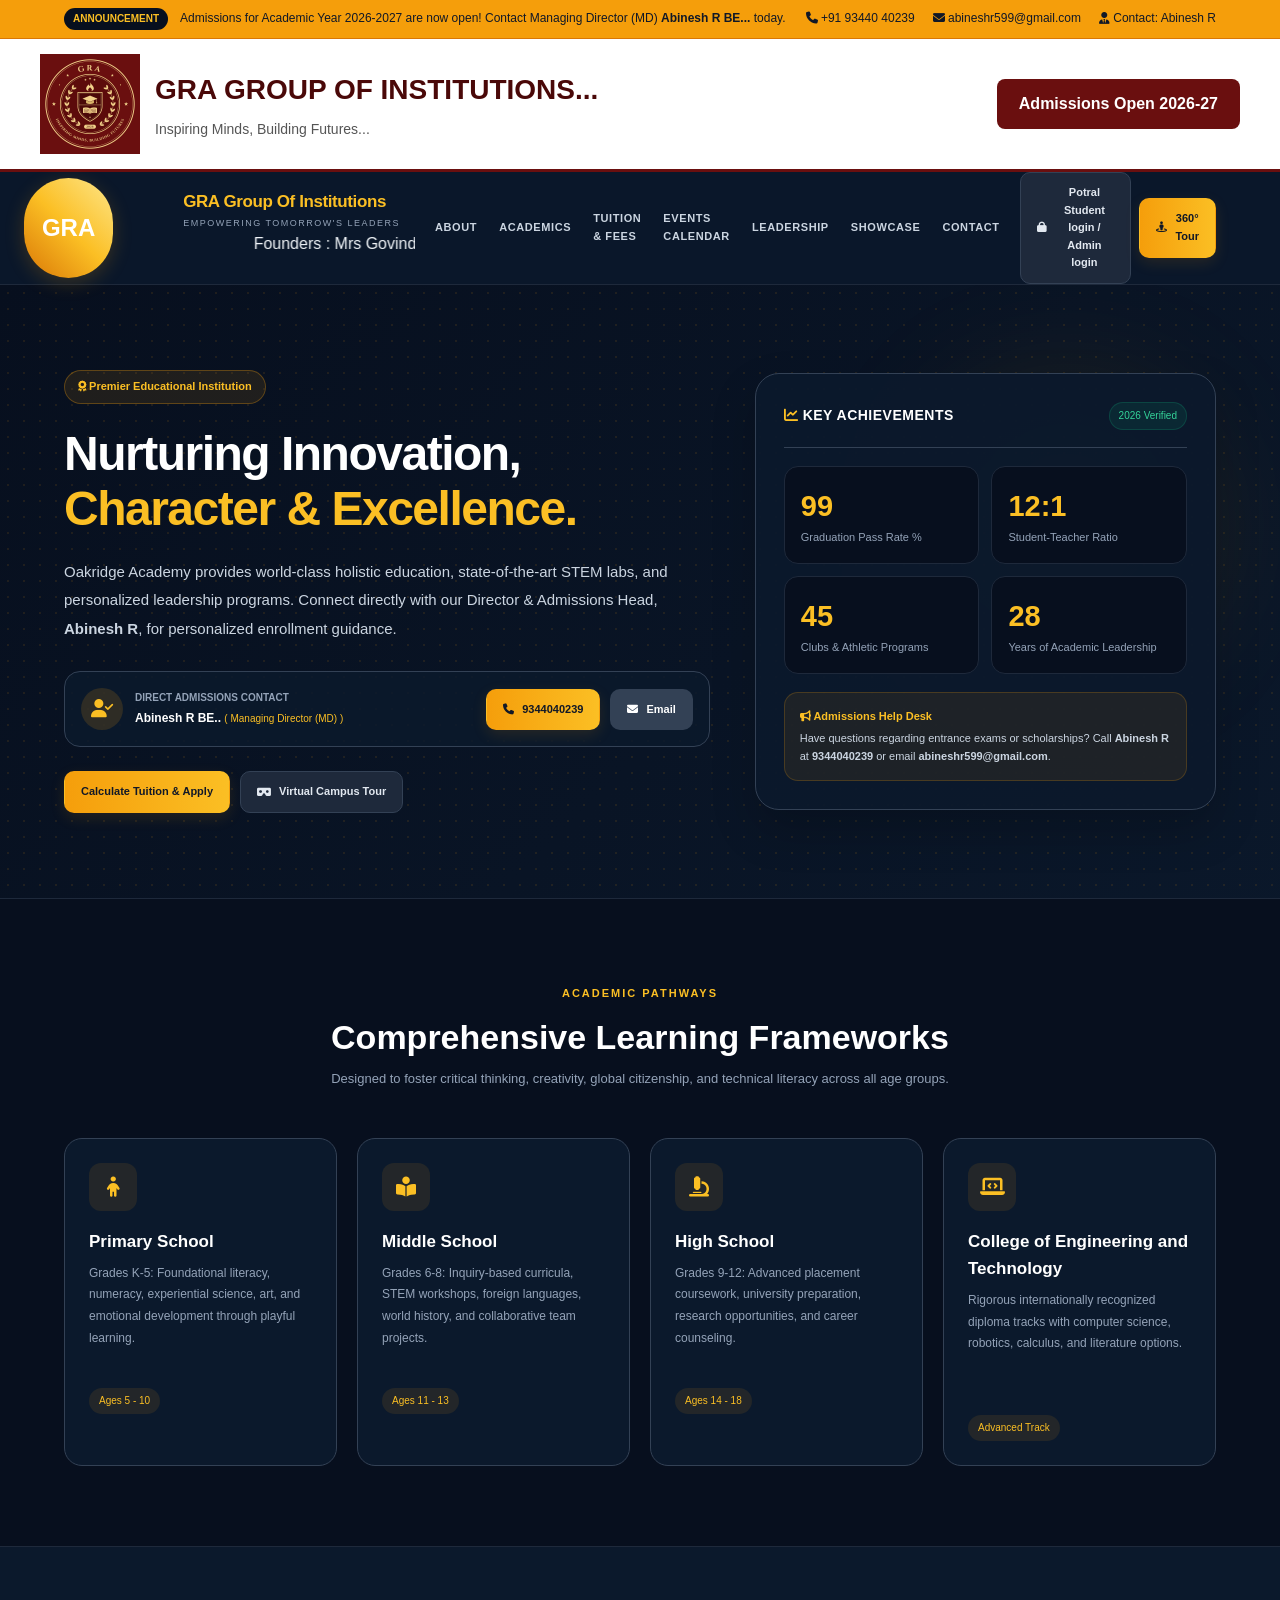
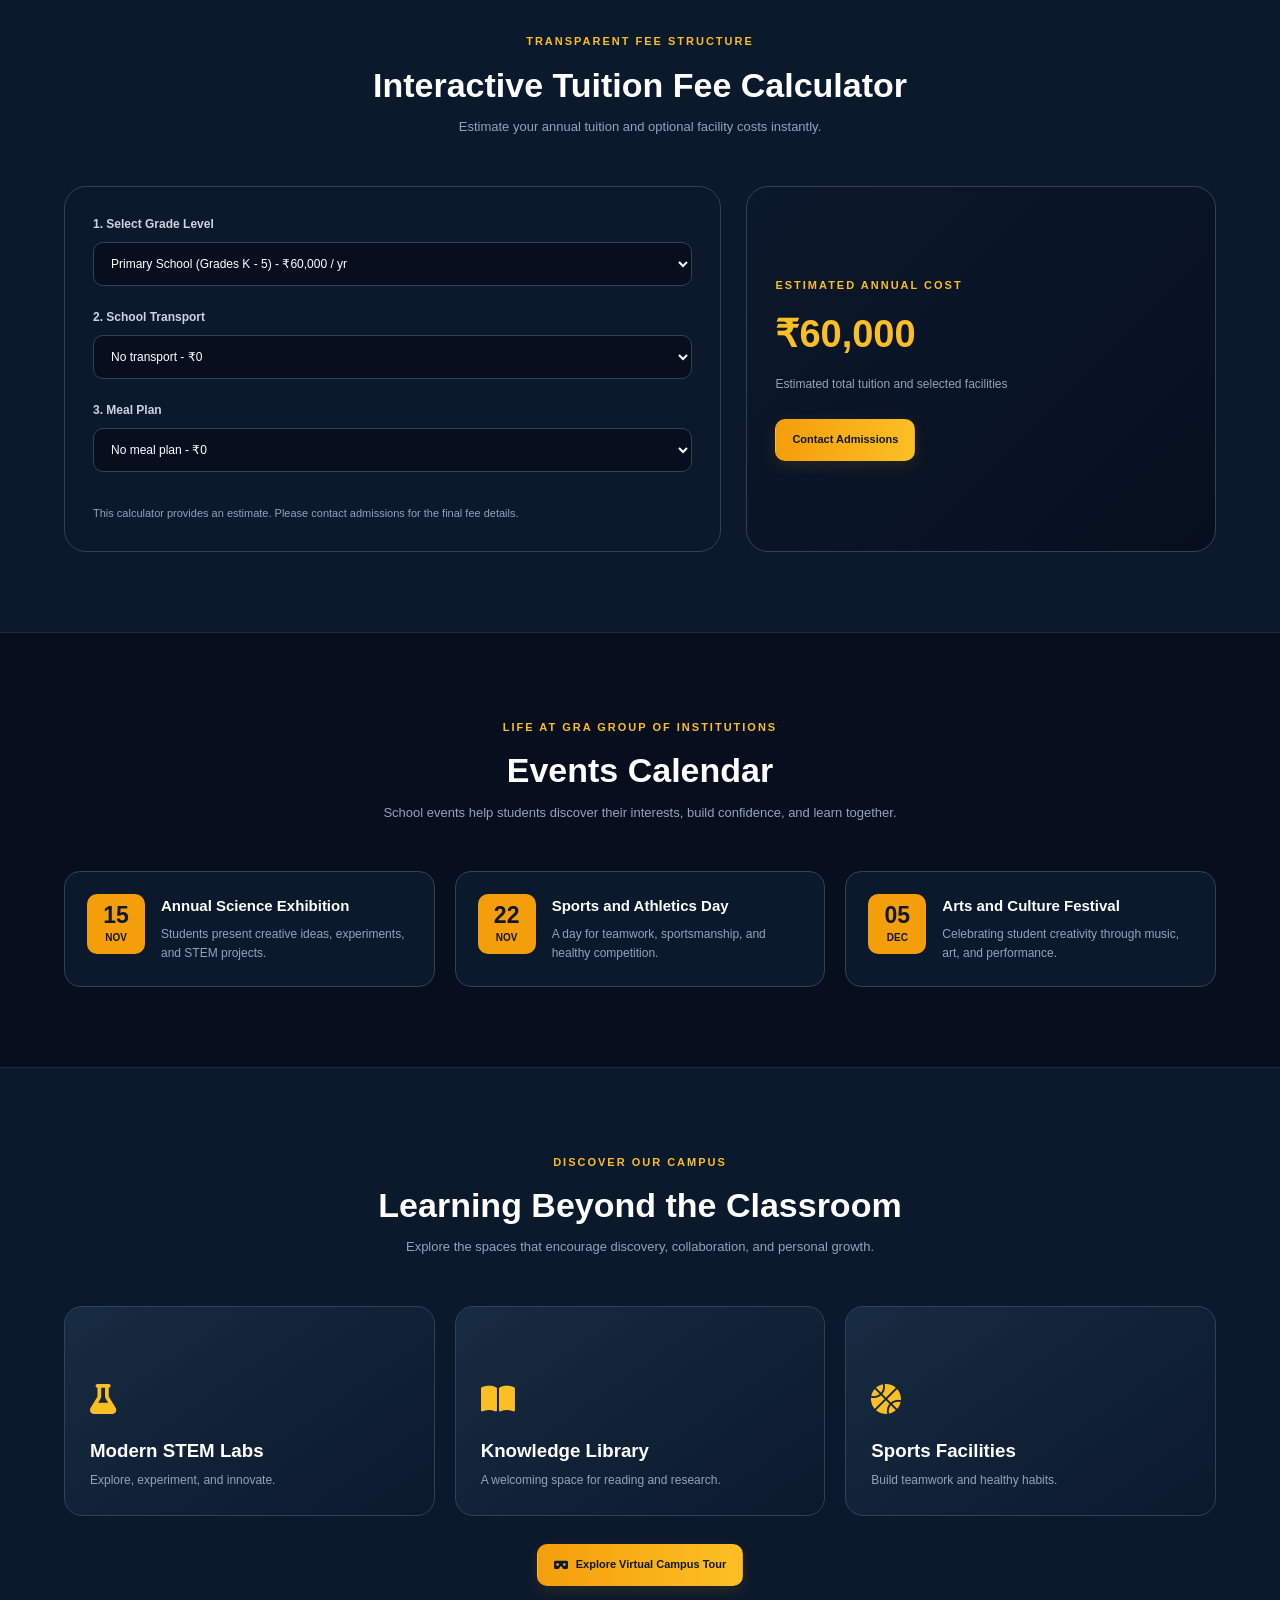
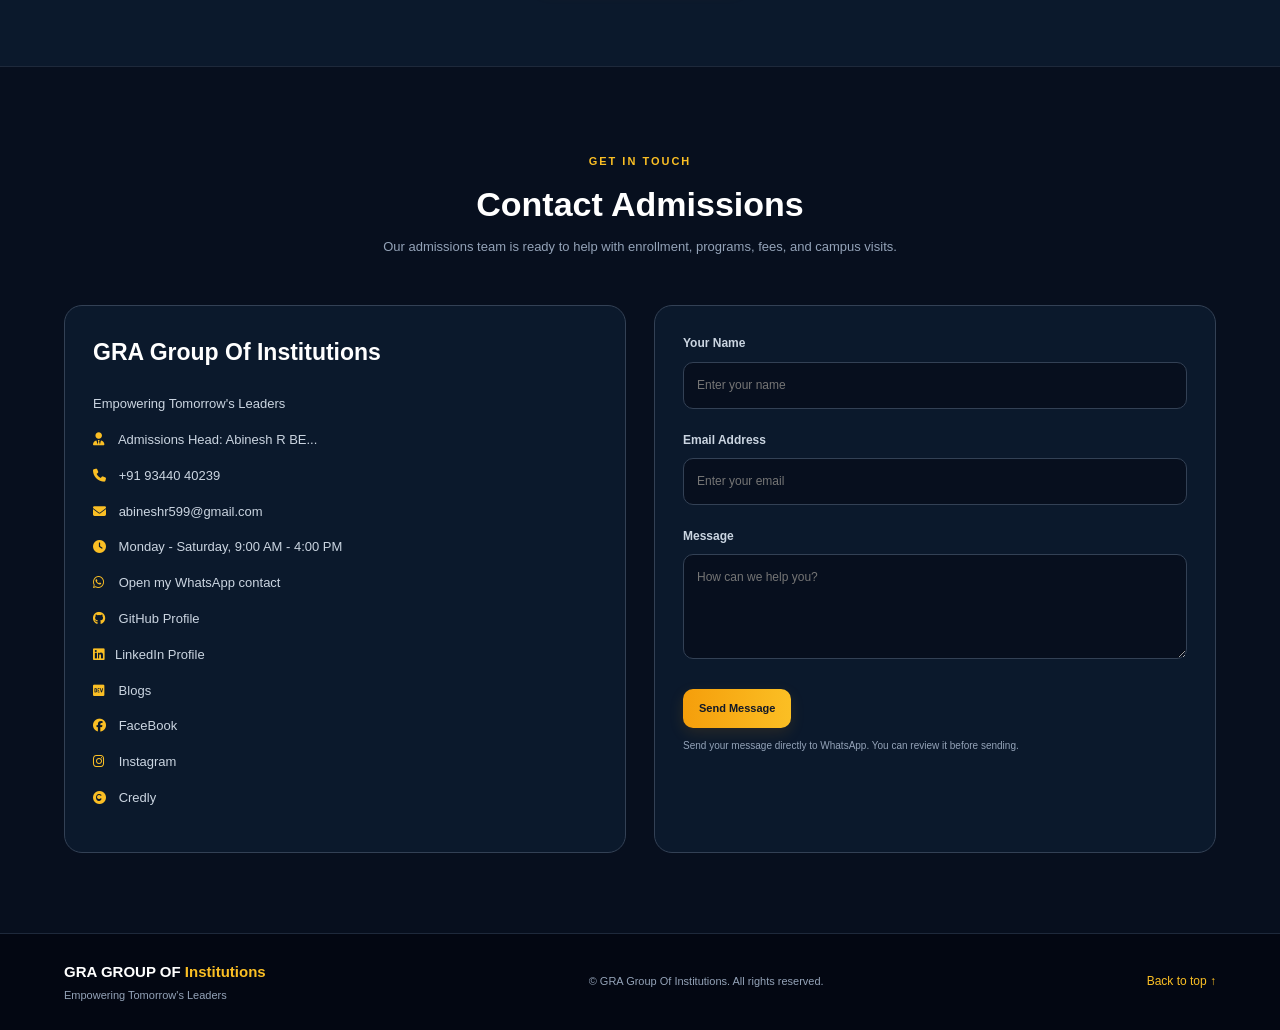
==== commit e5f7570e: "Add files via upload" ====
--- a/index.html
+++ b/index.html
@@ -45,7 +45,7 @@
     <header class="glass-header">
         <div class="container header-content">
             <a href="#" class="brand">
-               <div class="brand-logo">GRA</div>
+               <div class="brand-logo" id="gra">GRA</div>
                 <div>  
                </div>
                 <div>
@@ -68,10 +68,10 @@
 
             <div class="header-buttons">
                 <button class="button button-dark" onclick="openPortalModal()">
-                    <i class="fa-solid fa-lock"></i> Portal Login
+                    <i class="fa-solid fa-lock"></i> <a href="./LoginHomepage.html">Potral  Student login / Admin login</a>
                 </button>
                 <button class="button button-gold tour-button" onclick="openTourModal()">
-                    <i class="fa-solid fa-street-view"></i> 360° Tour
+                    <i class="fa-solid fa-street-view"></i><a href="./Tour.html">360° Tour</a>
                 </button>
             </div>
         </div>
@@ -104,7 +104,7 @@
 
                     <div class="hero-actions">
                         <a href="#calculator" class="button button-gold">Calculate Tuition &amp; Apply</a>
-                        <button class="button button-dark tour-button" onclick="openTourModal()"><i class="fa-solid fa-vr-cardboard"></i> Virtual Campus Tour</button>
+                        <button class="button button-dark tour-button" onclick="openTourModal()"><i class="fa-solid fa-vr-cardboard"></i> <a href="./Tour.html">Virtual Campus Tour</a></button>
                     </div>
                 </div>
 
@@ -244,7 +244,7 @@
                     <div class="showcase-card library"><i class="fa-solid fa-book-open"></i><h3>Knowledge Library</h3><p>A welcoming space for reading and research.</p></div>
                     <div class="showcase-card sports"><i class="fa-solid fa-basketball"></i><h3>Sports Facilities</h3><p>Build teamwork and healthy habits.</p></div>
                 </div>
-                <div class="showcase-tour"><button class="button button-gold" onclick="openTourModal()"><i class="fa-solid fa-vr-cardboard"></i> Explore Virtual Campus Tour</button></div>
+                <div class="showcase-tour"><button class="button button-gold" onclick="openTourModal()"><i class="fa-solid fa-vr-cardboard"></i> <a href="./Tour.html">Explore Virtual Campus Tour</a> </button></div>
             </div>
         </section>
 
@@ -264,7 +264,7 @@
                         <p><i class="fa-solid fa-phone"></i> <a href="tel:9344040239">+91 93440 40239</a></p>
                         <p><i class="fa-solid fa-envelope"></i> <a href="mailto:abineshr599@gmail.com">abineshr599@gmail.com</a></p>
                         <p><i class="fa-solid fa-clock"></i> Monday - Saturday, 9:00 AM - 4:00 PM</p>
-                        <p><i class="fa-brands fa-whatsapp"></i> <a href="https://wa.me/qr/YMS6R22VKJJMG1" target="_blank" rel="noopener noreferrer">Open my WhatsApp contact</a></p>
+                        <p><i class="fa-brands fa-whatsapp"></i> <a href="https://wa.me/919344040239 "target="_blank"  >Open my WhatsApp contact</a></p>
                     <p><i class="fa-brands fa-github"></i><a
                     href="https://github.com/abineshrajendiran"target="_blank">
                     GitHub Profile</a></p>
@@ -316,6 +316,9 @@
             <button class="button button-gold" onclick="closeModal()">Close</button>
         </div>
     </div>
+
+
+    
       <script src="./index.js"></script>
 </body>
 </html>
--- a/Style.css
+++ b/Style.css
@@ -102,7 +102,7 @@
 }
 
 .announcement-contact a:hover {
-    text-decoration: underline;
+    text-decoration:none;
 }
 
 /* Header */
@@ -120,9 +120,10 @@
     gap: 12px;
 }
 
+
 .brand-logo {
-    width: 80px;
-    height: 80px;
+    width: 160px;
+    height: 100px;
     position: relative;
     right: 40px;
     display: flex;
